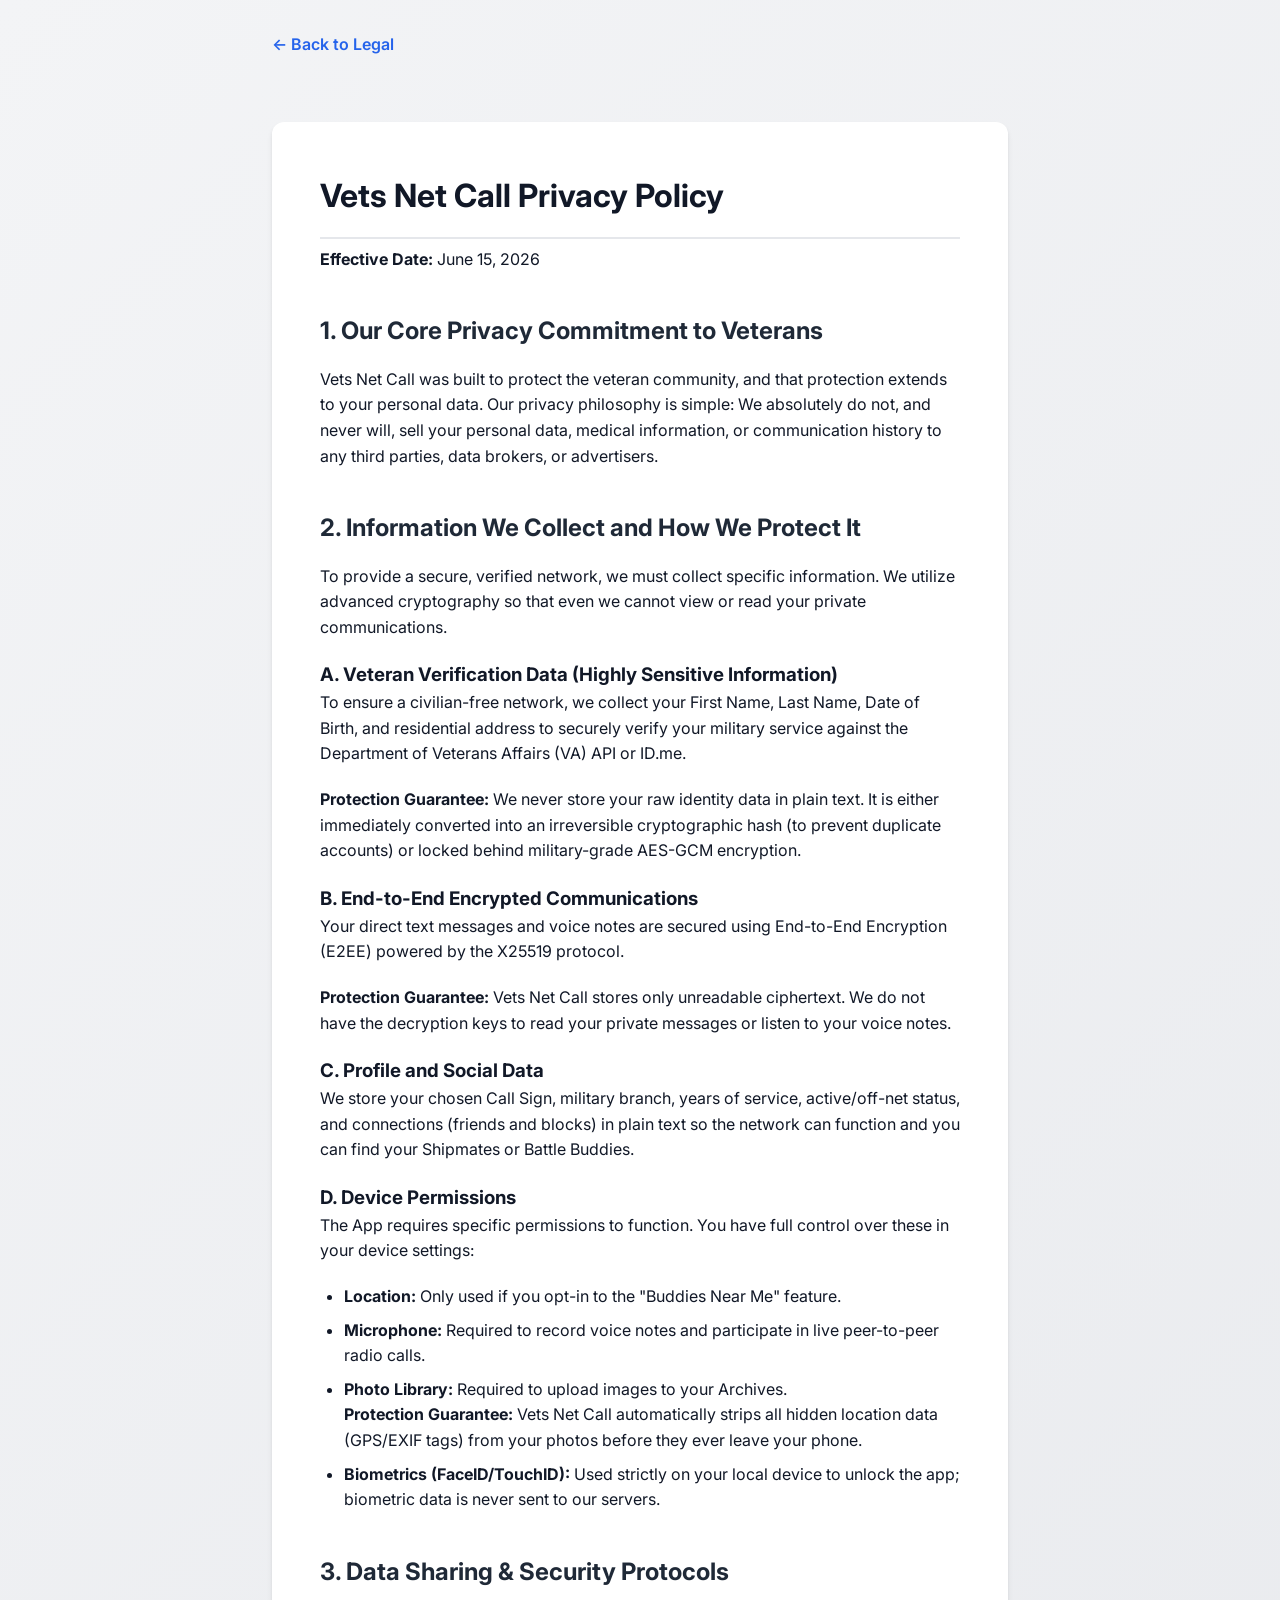
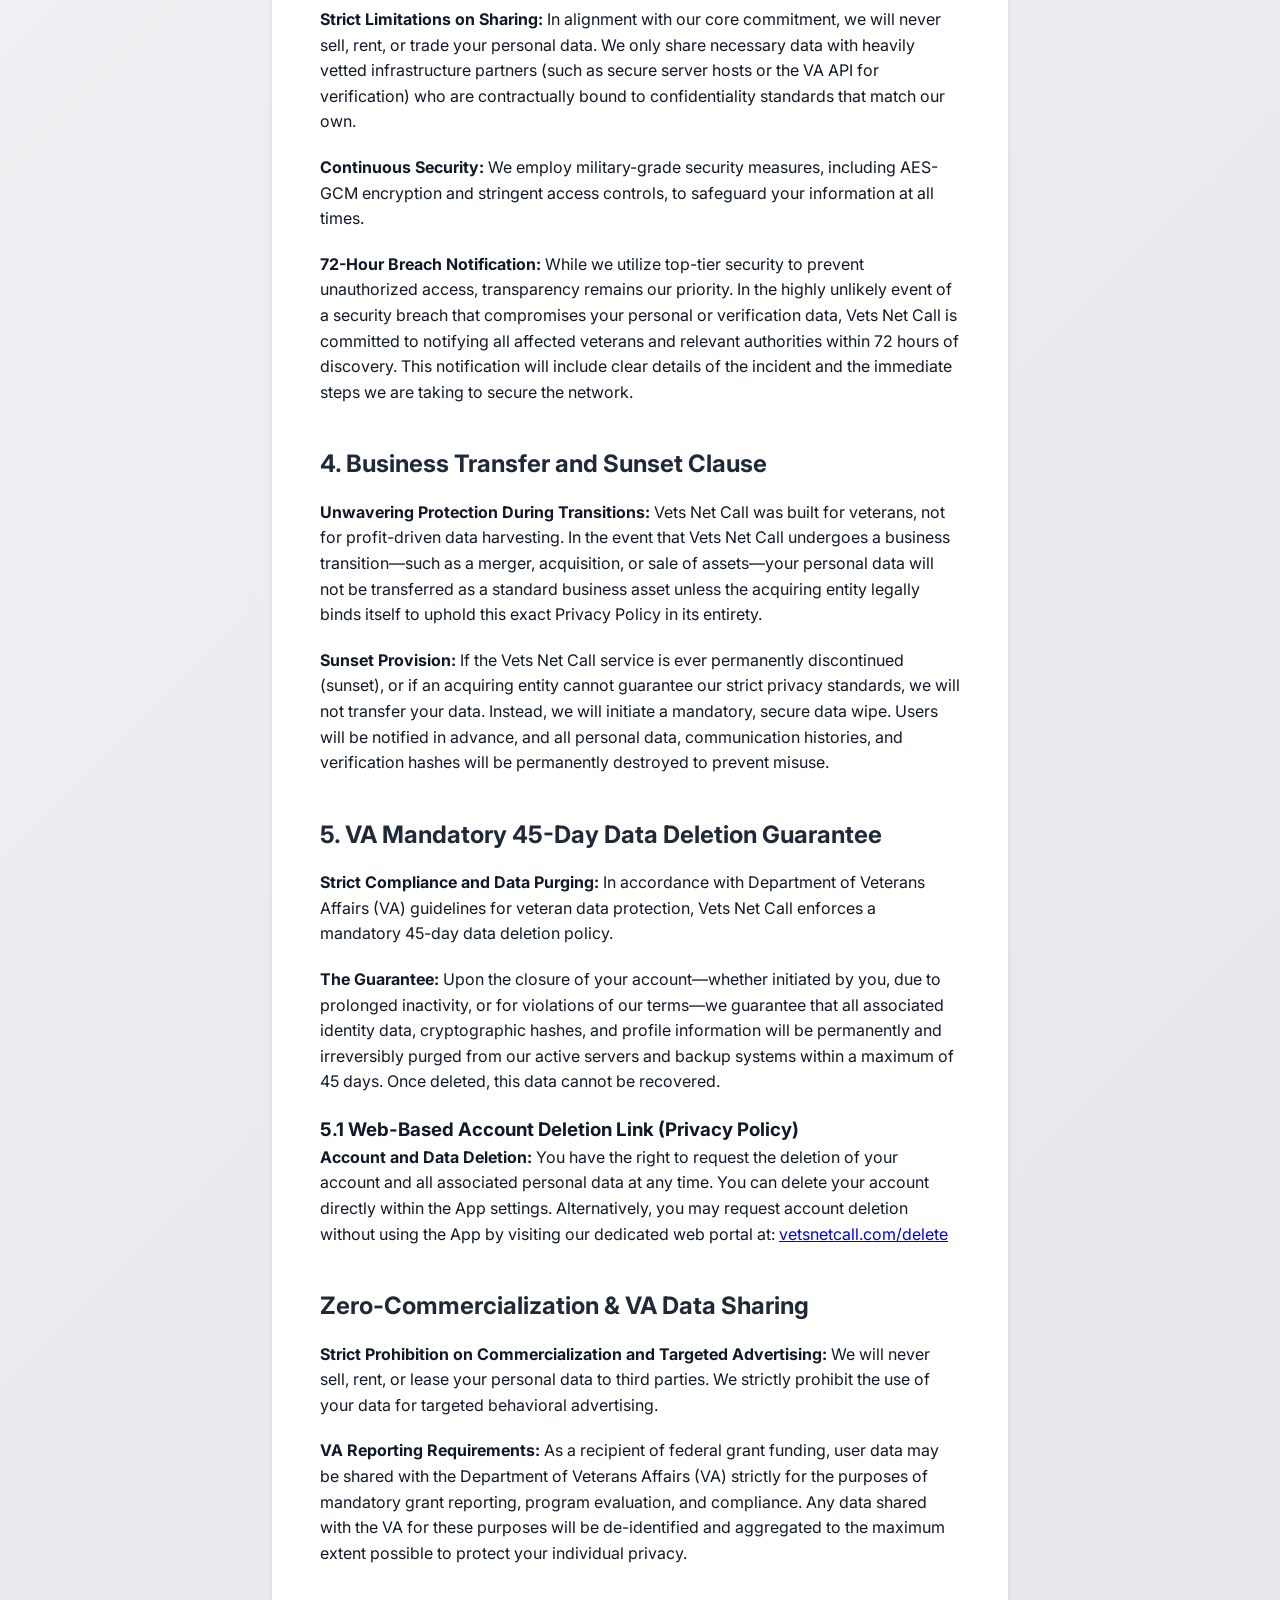
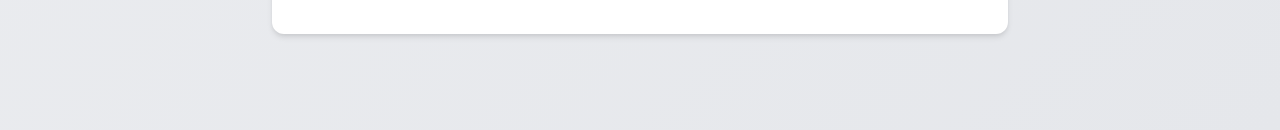
==== privacy.html @ d1e1f5ef "Initial commit with updated policies" ====
<!DOCTYPE html>
<html lang="en">
<head>
  <meta charset="UTF-8">
  <meta name="viewport" content="width=device-width, initial-scale=1.0">
  <title>Privacy Policy - Vets Net Call</title>
  <meta name="description" content="Privacy Policy for the Vets Net Call application. Learn how we collect, use, and protect your data.">
  <link rel="preconnect" href="https://fonts.googleapis.com">
  <link rel="preconnect" href="https://fonts.gstatic.com" crossorigin>
  <link href="https://fonts.googleapis.com/css2?family=Inter:wght@400;600;800&display=swap" rel="stylesheet">
  <link rel="stylesheet" href="styles.css">
</head>
<body>
  <main class="container">
    <a href="index.html" class="back-link">&larr; Back to Legal</a>
    
    <div class="document-surface">
      <h1>Vets Net Call Privacy Policy</h1>
      <p><strong>Effective Date:</strong> June 15, 2026</p>

      <h2>1. Our Core Privacy Commitment to Veterans</h2>
      <p>Vets Net Call was built to protect the veteran community, and that protection extends to your personal data. Our privacy philosophy is simple: We absolutely do not, and never will, sell your personal data, medical information, or communication history to any third parties, data brokers, or advertisers.</p>

      <h2>2. Information We Collect and How We Protect It</h2>
      <p>To provide a secure, verified network, we must collect specific information. We utilize advanced cryptography so that even we cannot view or read your private communications.</p>
      
      <h3>A. Veteran Verification Data (Highly Sensitive Information)</h3>
      <p>To ensure a civilian-free network, we collect your First Name, Last Name, Date of Birth, and residential address to securely verify your military service against the Department of Veterans Affairs (VA) API or ID.me.</p>
      <p><strong>Protection Guarantee:</strong> We never store your raw identity data in plain text. It is either immediately converted into an irreversible cryptographic hash (to prevent duplicate accounts) or locked behind military-grade AES-GCM encryption.</p>

      <h3>B. End-to-End Encrypted Communications</h3>
      <p>Your direct text messages and voice notes are secured using End-to-End Encryption (E2EE) powered by the X25519 protocol.</p>
      <p><strong>Protection Guarantee:</strong> Vets Net Call stores only unreadable ciphertext. We do not have the decryption keys to read your private messages or listen to your voice notes.</p>

      <h3>C. Profile and Social Data</h3>
      <p>We store your chosen Call Sign, military branch, years of service, active/off-net status, and connections (friends and blocks) in plain text so the network can function and you can find your Shipmates or Battle Buddies.</p>

      <h3>D. Device Permissions</h3>
      <p>The App requires specific permissions to function. You have full control over these in your device settings:</p>
      <ul>
        <li><strong>Location:</strong> Only used if you opt-in to the "Buddies Near Me" feature.</li>
        <li><strong>Microphone:</strong> Required to record voice notes and participate in live peer-to-peer radio calls.</li>
        <li><strong>Photo Library:</strong> Required to upload images to your Archives.<br>
        <strong>Protection Guarantee:</strong> Vets Net Call automatically strips all hidden location data (GPS/EXIF tags) from your photos before they ever leave your phone.</li>
        <li><strong>Biometrics (FaceID/TouchID):</strong> Used strictly on your local device to unlock the app; biometric data is never sent to our servers.</li>
      </ul>

      <h2>3. Data Sharing & Security Protocols</h2>
      <p><strong>Strict Limitations on Sharing:</strong> In alignment with our core commitment, we will never sell, rent, or trade your personal data. We only share necessary data with heavily vetted infrastructure partners (such as secure server hosts or the VA API for verification) who are contractually bound to confidentiality standards that match our own.</p>
      <p><strong>Continuous Security:</strong> We employ military-grade security measures, including AES-GCM encryption and stringent access controls, to safeguard your information at all times.</p>
      <p><strong>72-Hour Breach Notification:</strong> While we utilize top-tier security to prevent unauthorized access, transparency remains our priority. In the highly unlikely event of a security breach that compromises your personal or verification data, Vets Net Call is committed to notifying all affected veterans and relevant authorities within 72 hours of discovery. This notification will include clear details of the incident and the immediate steps we are taking to secure the network.</p>

      <h2>4. Business Transfer and Sunset Clause</h2>
      <p><strong>Unwavering Protection During Transitions:</strong> Vets Net Call was built for veterans, not for profit-driven data harvesting. In the event that Vets Net Call undergoes a business transition—such as a merger, acquisition, or sale of assets—your personal data will not be transferred as a standard business asset unless the acquiring entity legally binds itself to uphold this exact Privacy Policy in its entirety.</p>
      <p><strong>Sunset Provision:</strong> If the Vets Net Call service is ever permanently discontinued (sunset), or if an acquiring entity cannot guarantee our strict privacy standards, we will not transfer your data. Instead, we will initiate a mandatory, secure data wipe. Users will be notified in advance, and all personal data, communication histories, and verification hashes will be permanently destroyed to prevent misuse.</p>

      <h2>5. VA Mandatory 45-Day Data Deletion Guarantee</h2>
      <p><strong>Strict Compliance and Data Purging:</strong> In accordance with Department of Veterans Affairs (VA) guidelines for veteran data protection, Vets Net Call enforces a mandatory 45-day data deletion policy.</p>
      <p><strong>The Guarantee:</strong> Upon the closure of your account—whether initiated by you, due to prolonged inactivity, or for violations of our terms—we guarantee that all associated identity data, cryptographic hashes, and profile information will be permanently and irreversibly purged from our active servers and backup systems within a maximum of 45 days. Once deleted, this data cannot be recovered.</p>

      <h3>5.1 Web-Based Account Deletion Link (Privacy Policy)</h3>
      <p><strong>Account and Data Deletion:</strong> You have the right to request the deletion of your account and all associated personal data at any time. You can delete your account directly within the App settings. Alternatively, you may request account deletion without using the App by visiting our dedicated web portal at: <a href="https://vetsnetcall.com/delete" class="text-glow hover:text-primary transition-colors">vetsnetcall.com/delete</a></p>

      <h2>Zero-Commercialization & VA Data Sharing</h2>
      <p><strong>Strict Prohibition on Commercialization and Targeted Advertising:</strong> We will never sell, rent, or lease your personal data to third parties. We strictly prohibit the use of your data for targeted behavioral advertising.</p>
      <p><strong>VA Reporting Requirements:</strong> As a recipient of federal grant funding, user data may be shared with the Department of Veterans Affairs (VA) strictly for the purposes of mandatory grant reporting, program evaluation, and compliance. Any data shared with the VA for these purposes will be de-identified and aggregated to the maximum extent possible to protect your individual privacy.</p>
    </div>
  </main>
</body>
</html>
---- styles.css ----
/* Base Variables & Reset */
:root {
  --bg-gradient: linear-gradient(135deg, #f3f4f6 0%, #e5e7eb 100%);
  --surface: #ffffff;
  --text-primary: #111827; /* Very high contrast for VA compliance */
  --text-secondary: #374151;
  --primary: #2563eb;
  --primary-hover: #1d4ed8;
  --radius: 12px;
  --shadow: 0 4px 6px -1px rgba(0, 0, 0, 0.1), 0 2px 4px -1px rgba(0, 0, 0, 0.06);
}

* {
  box-sizing: border-box;
  margin: 0;
  padding: 0;
}

body {
  font-family: 'Inter', system-ui, -apple-system, sans-serif;
  background: var(--bg-gradient);
  color: var(--text-primary);
  /* VA Requirement: Font size 14px or larger */
  font-size: 16px; 
  line-height: 1.6;
  min-height: 100vh;
  display: flex;
  flex-direction: column;
}

/* 
  VA Requirement: 
  - Text and background colors that meet minimum WCAG contrast requirements of at least 4.5:1. 
  - No narrow column widths. 
*/
.container {
  width: 100%;
  /* Ensures column isn't narrow, but maintains readability */
  max-width: 800px; 
  margin: 0 auto;
  padding: 2rem;
  flex: 1;
}

/* Header & Hero */
.hero {
  text-align: center;
  padding: 4rem 2rem;
}

.hero h1 {
  font-size: 2.5rem;
  font-weight: 800;
  letter-spacing: -0.025em;
  margin-bottom: 1rem;
  background: linear-gradient(to right, #111827, #374151);
  -webkit-background-clip: text;
  color: transparent;
}

.hero p {
  color: var(--text-secondary);
  font-size: 1.125rem;
  margin-bottom: 3rem;
}

/* Buttons Container */
.button-group {
  display: flex;
  gap: 1.5rem;
  justify-content: center;
  flex-wrap: wrap;
}

/* Premium Button Styling */
.btn {
  display: inline-flex;
  align-items: center;
  justify-content: center;
  padding: 1rem 2rem;
  font-size: 1.125rem;
  font-weight: 600;
  color: #ffffff;
  background-color: var(--primary);
  border-radius: var(--radius);
  text-decoration: none;
  transition: all 0.2s ease-in-out;
  box-shadow: var(--shadow);
  border: 2px solid transparent;
}

.btn:hover {
  background-color: var(--primary-hover);
  transform: translateY(-2px);
  box-shadow: 0 10px 15px -3px rgba(0, 0, 0, 0.1), 0 4px 6px -2px rgba(0, 0, 0, 0.05);
}

.btn:focus-visible {
  outline: none;
  border-color: #000000;
  box-shadow: 0 0 0 4px rgba(37, 99, 235, 0.2);
}

/* Legal Document Styling (VA Compliant) */
.document-surface {
  background-color: var(--surface);
  border-radius: var(--radius);
  padding: 3rem;
  box-shadow: var(--shadow);
  margin-top: 2rem;
  margin-bottom: 4rem;
}

.document-surface h1 {
  font-size: 2rem;
  margin-bottom: 0.5rem;
  border-bottom: 2px solid #e5e7eb;
  padding-bottom: 1rem;
}

.document-surface h2 {
  font-size: 1.5rem;
  margin-top: 2.5rem;
  margin-bottom: 1rem;
  color: #1f2937;
}

.document-surface p {
  /* VA Requirement: No long, unbroken paragraphs. */
  margin-bottom: 1.25rem;
}

.document-surface ul {
  margin-bottom: 1.5rem;
  padding-left: 1.5rem;
}

.document-surface li {
  margin-bottom: 0.5rem;
}

.back-link {
  display: inline-flex;
  align-items: center;
  margin-bottom: 2rem;
  color: var(--primary);
  text-decoration: none;
  font-weight: 600;
  transition: color 0.2s;
}

.back-link:hover {
  color: var(--primary-hover);
  text-decoration: underline;
}

@media (max-width: 600px) {
  .document-surface {
    padding: 1.5rem;
  }
  .button-group {
    flex-direction: column;
  }
  .btn {
    width: 100%;
  }
}
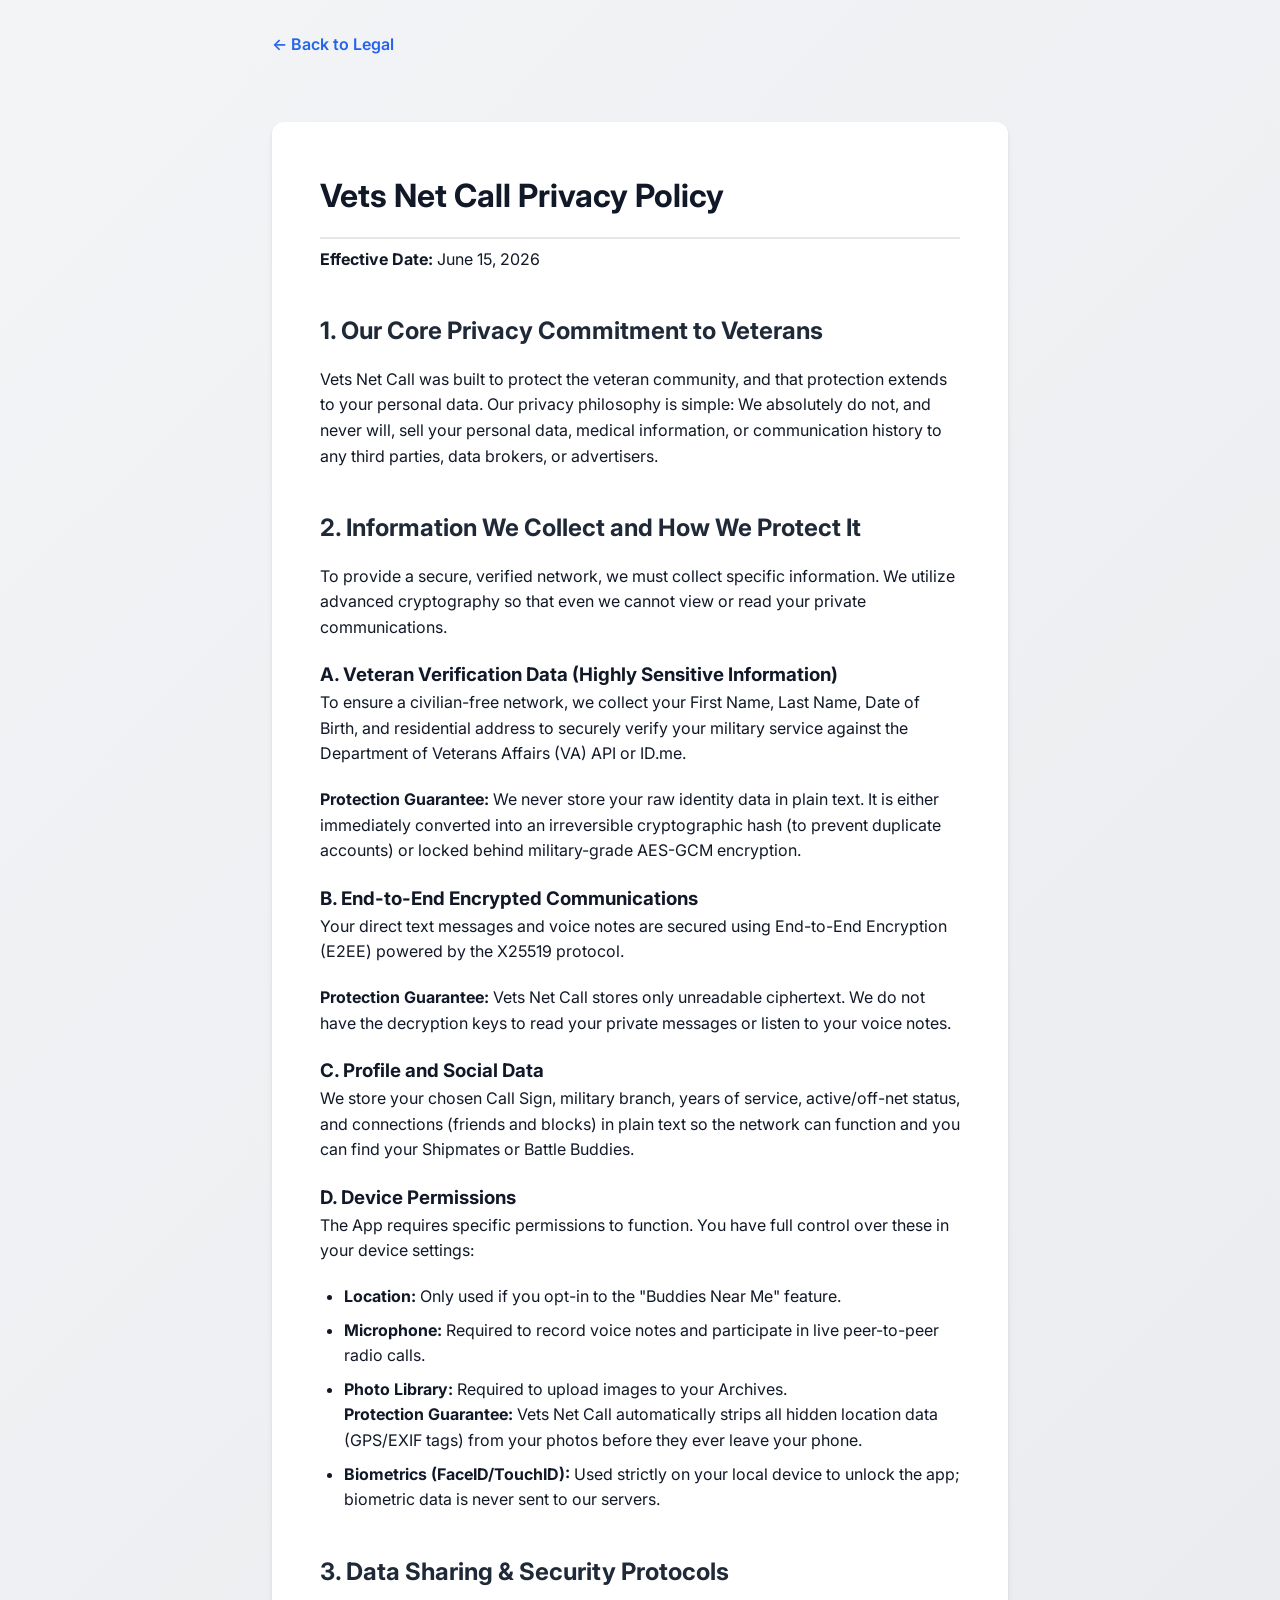
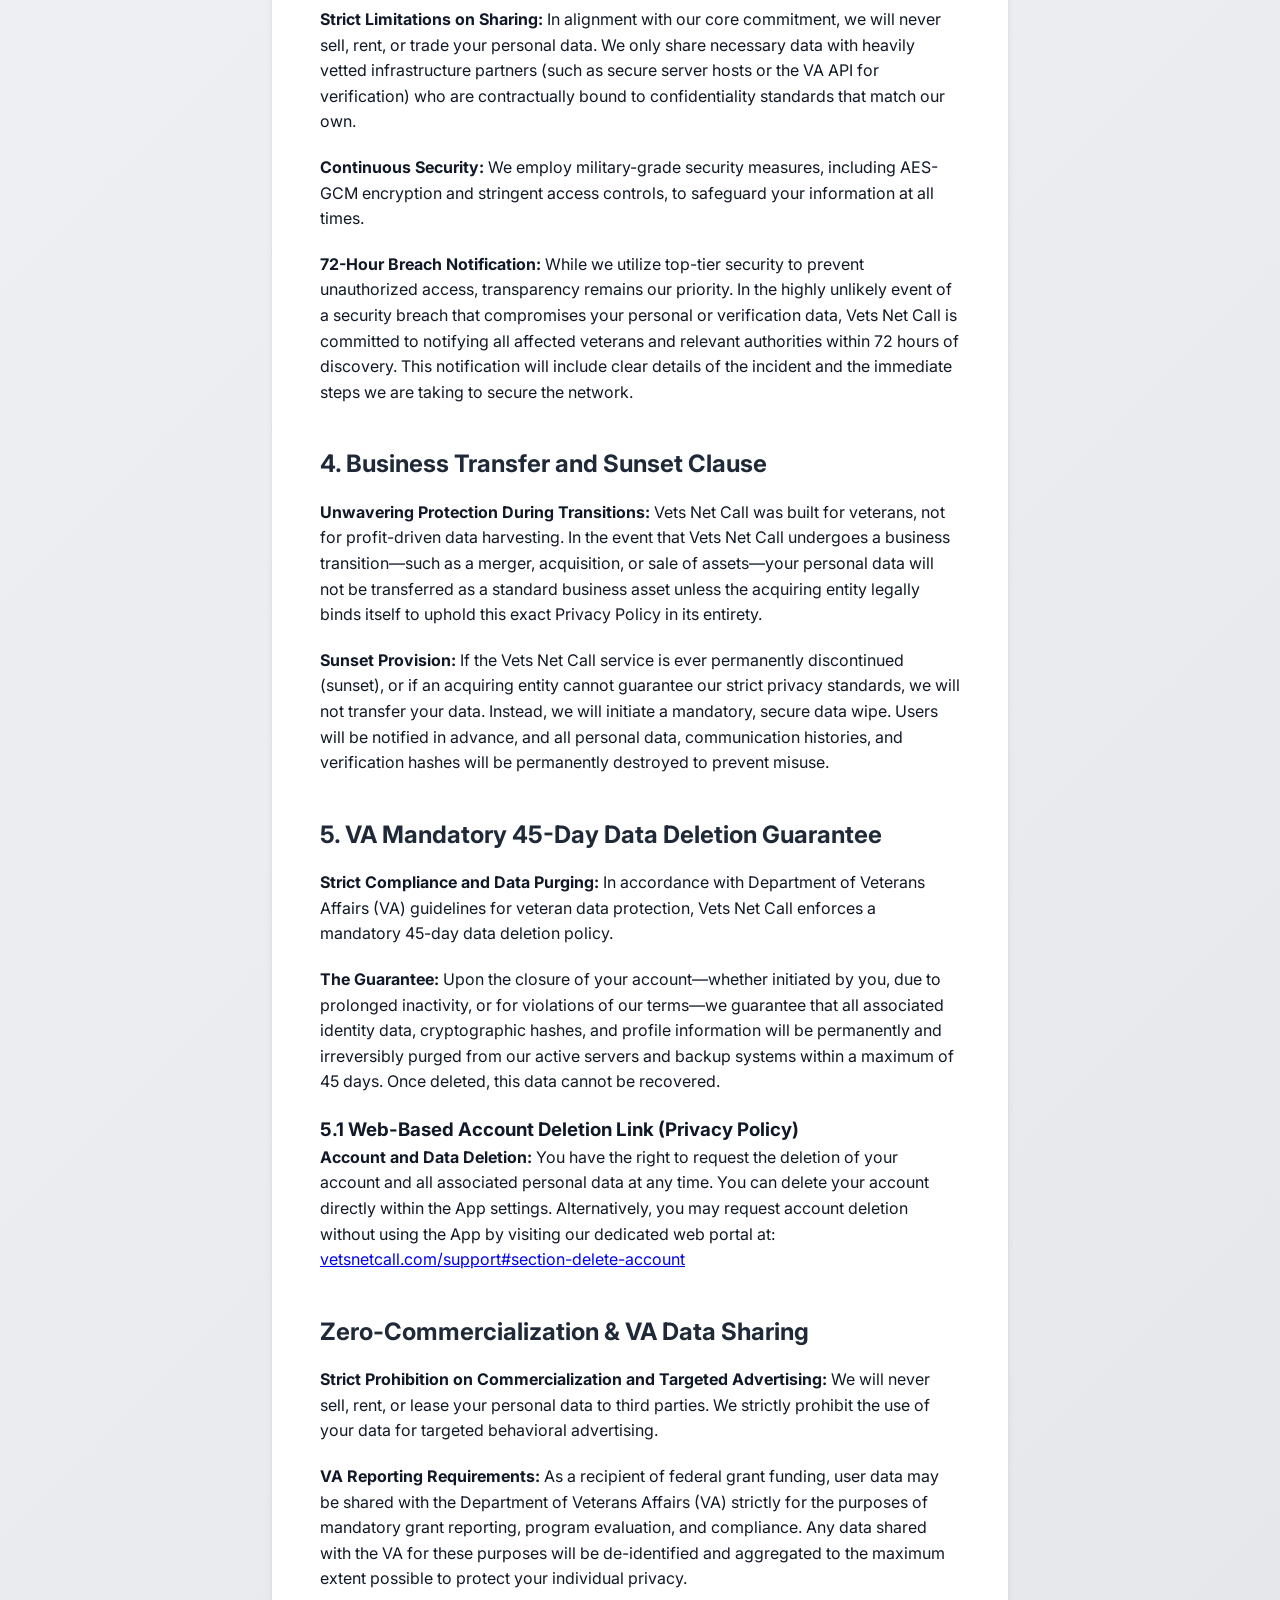
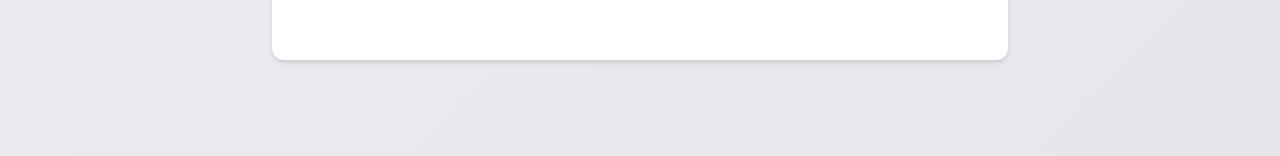
==== commit b6ccb2ec: "Update delete account URL in privacy policy" ====
--- a/privacy.html
+++ b/privacy.html
@@ -59,7 +59,7 @@
       <p><strong>The Guarantee:</strong> Upon the closure of your account—whether initiated by you, due to prolonged inactivity, or for violations of our terms—we guarantee that all associated identity data, cryptographic hashes, and profile information will be permanently and irreversibly purged from our active servers and backup systems within a maximum of 45 days. Once deleted, this data cannot be recovered.</p>
 
       <h3>5.1 Web-Based Account Deletion Link (Privacy Policy)</h3>
-      <p><strong>Account and Data Deletion:</strong> You have the right to request the deletion of your account and all associated personal data at any time. You can delete your account directly within the App settings. Alternatively, you may request account deletion without using the App by visiting our dedicated web portal at: <a href="https://vetsnetcall.com/delete" class="text-glow hover:text-primary transition-colors">vetsnetcall.com/delete</a></p>
+      <p><strong>Account and Data Deletion:</strong> You have the right to request the deletion of your account and all associated personal data at any time. You can delete your account directly within the App settings. Alternatively, you may request account deletion without using the App by visiting our dedicated web portal at: <a href="https://vetsnetcall.com/support#section-delete-account" class="text-glow hover:text-primary transition-colors">vetsnetcall.com/support#section-delete-account</a></p>
 
       <h2>Zero-Commercialization & VA Data Sharing</h2>
       <p><strong>Strict Prohibition on Commercialization and Targeted Advertising:</strong> We will never sell, rent, or lease your personal data to third parties. We strictly prohibit the use of your data for targeted behavioral advertising.</p>
